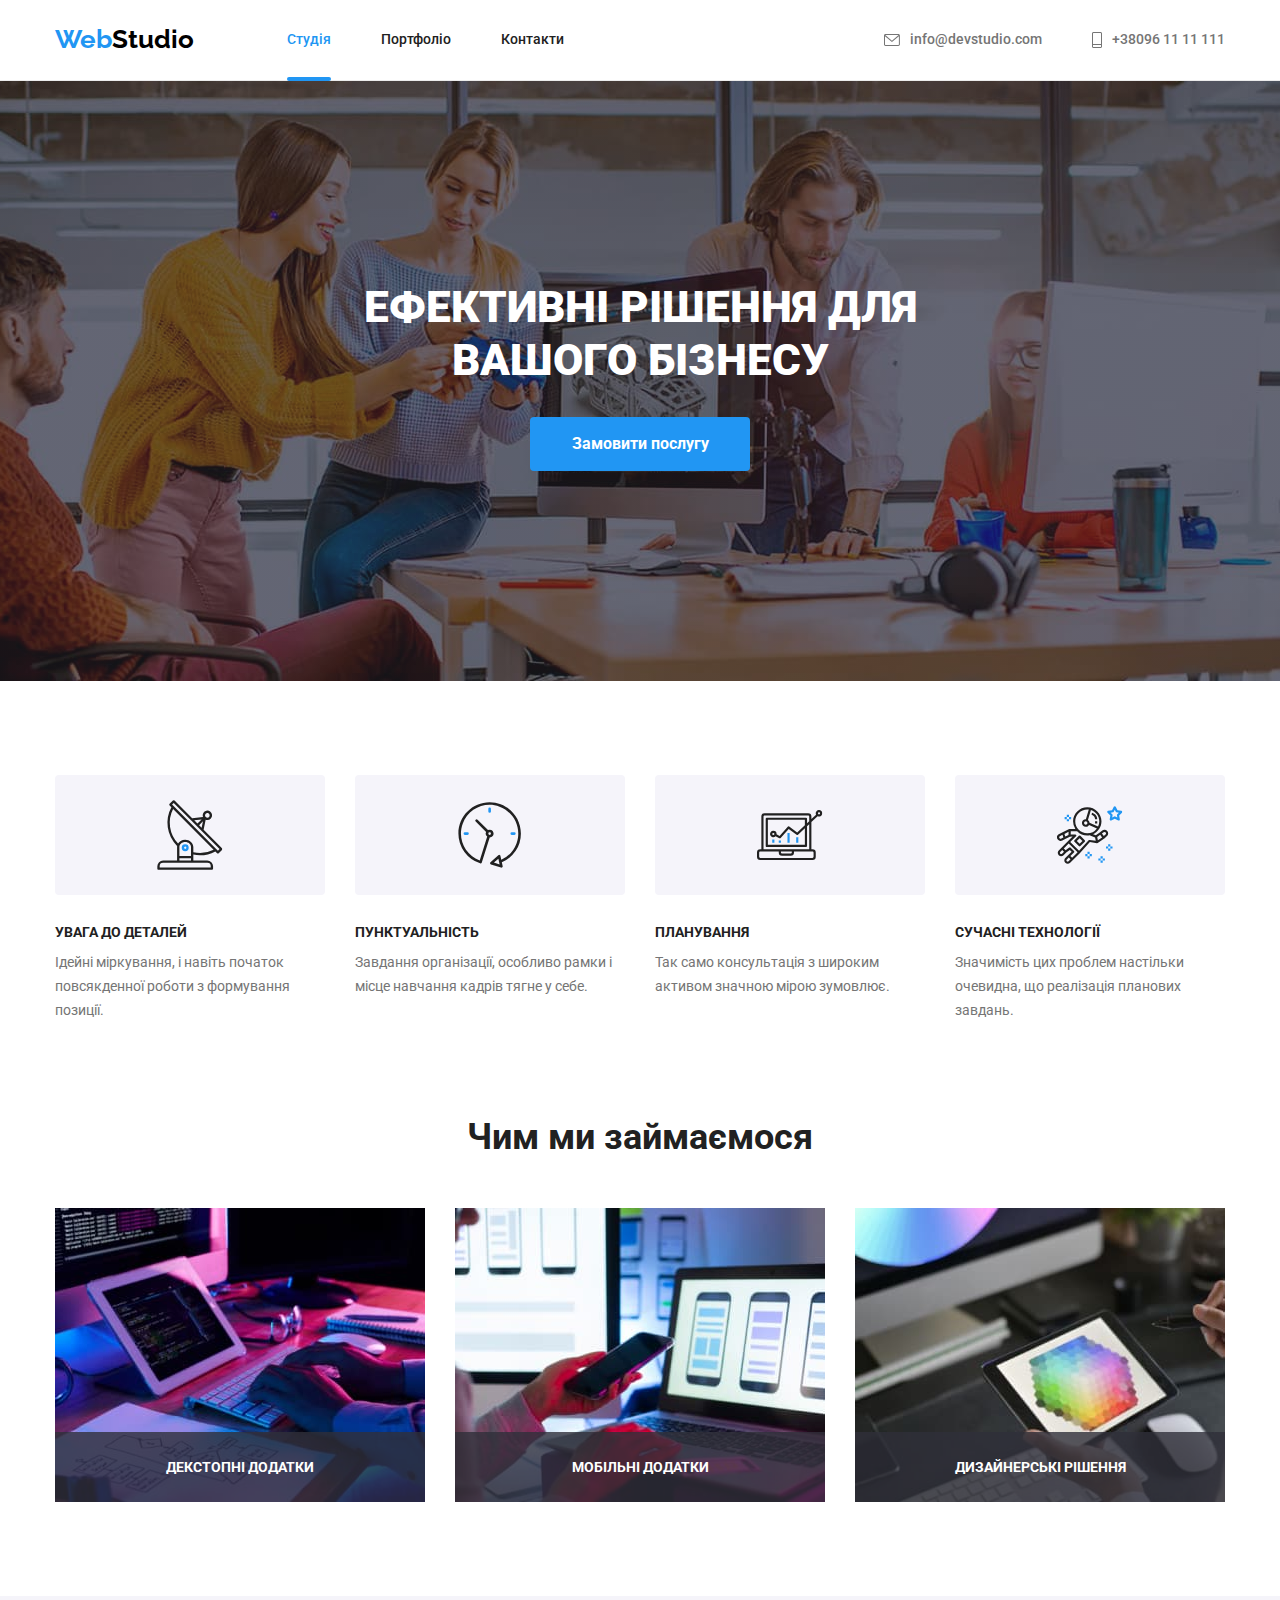
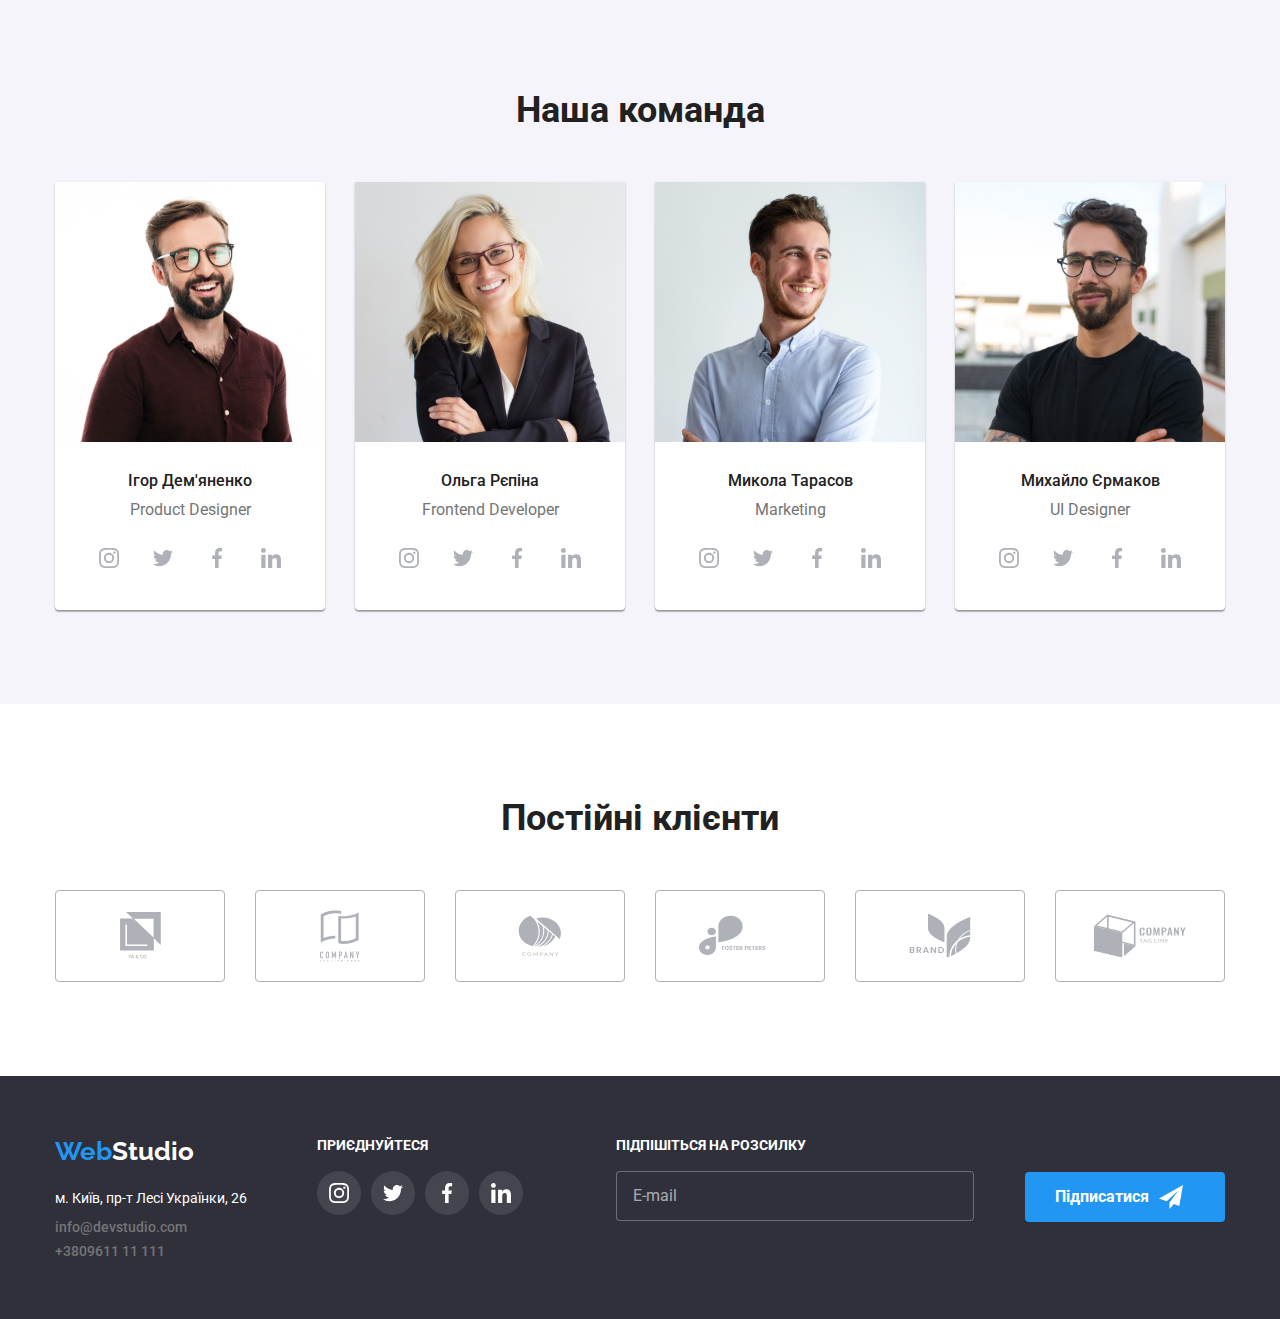
==== index.html @ 1ec8a332 "first-commit" ====
<!DOCTYPE html>
<html lang="uk">
  <head>
    <meta charset="UTF-8">
    <meta http-equiv="X-UA-Compatible" content="IE=edge">
    <meta name="viewport" content="width=device-width, initial-scale=1.0">
    <title>Document</title>
    <link rel="stylesheet"
    href="https://cdnjs.cloudflare.com/ajax/libs/modern-normalize/1.0.0/modern-normalize.min.css">
    <link
      href="https://fonts.googleapis.com/css2?family=Raleway:wght@700&family=Roboto:wght@400;500;700;900&display=swap"
      rel="stylesheet">
    <link rel="stylesheet" href="./css/stiles.css">
  </head>

  <body>
    <header class="border">
      <div class="container head-stile">
        <nav class="nav">
          <a href="./index.html" class="logo"><span class="logo-decoration">Web</span>Studio</a>
          <ul class="menu-header">
            <li class="nav-link"><a href="./index.html" class="link current">Студія</a></li>
            <li class="nav-link"><a href="./portfolio.html" class="link">Портфоліо</a></li>
            <li class="nav-link"><a href="#" class="link">Контакти</a></li>
        </ul>
        </nav>
        <ul class="contact-list">
          <li class="contact-header"><a href="mailto:info@devstudio.com" class="contacts">
            <svg class="icon-contact" width="16px" height="12px">
              <use href="./images/icon-sprite.svg#icon-mail"></use>
            </svg>info@devstudio.com</a></li> 
          <li class="contact-header"><a href="tel:+380961111111" class="contacts">
            <svg class="icon-contact" width="10px" height="16px">
              <use href="./images/icon-sprite.svg#icon-tel"></use>
            </svg>+38096 11 11 111</a></li>
        </ul>
        </div>
    </header>
    <main>
      <section class="hero">
        <div class="container">
          <h1 class="title">Ефективні рішення для вашого бізнесу</h1>
          <button type="button"  class="button" data-modal-open>Замовити послугу</button>
        </div>
      </section>
      <section class="section-position benefits-section">
        <div class="container">
          <ul class="benefits-list">
            <li class="benefits">
              <div class="benefits-container">
                <svg width="65.32px" height="70px" class="benefits-icon">
                  <use href="./images/icon-sprite.svg#icon-satellite"></use>
                </svg>
              </div>
              <h3 class="benefits-title">УВАГА ДО ДЕТАЛЕЙ</h3>
              <p class="text">Ідейні міркування, і навіть початок повсякденної роботи з
                формування позиції.
              </p>
            </li>
            <li class="benefits">
              <div class="benefits-container">
                <svg width="65.32px" height="70px" class="benefits-icon">
                  <use href="./images/icon-sprite.svg#icon-watch"></use>
                </svg>
              </div>
              <h3 class="benefits-title">ПУНКТУАЛЬНІСТЬ</h3>
              <p class="text">Завдання організації, особливо рамки і місце навчання кадрів
                тягне у себе.
              </p>
            </li>
            <li class="benefits">
              <div class="benefits-container">
                <svg width="65.32px" height="70px" class="benefits-icon">
                  <use href="./images/icon-sprite.svg#icon-diagram"></use>
                </svg>
              </div>
              <h3 class="benefits-title">ПЛАНУВАННЯ</h3>
              <p class="text">Так само консультація з широким активом значною мірою зумовлює.
              </p>
            </li>
            <li class="benefits">
              <div class="benefits-container">
                <svg width="65.32px" height="70px" class="benefits-icon">
                  <use href="./images/icon-sprite.svg#icon-astronaut"></use>
                </svg>
              </div>
              <h3 class="benefits-title">СУЧАСНІ ТЕХНОЛОГІЇ</h3>
              <p class="text">Значимість цих проблем настільки очевидна, що реалізація
                планових завдань.
              </p>
            </li>
          </ul>
        </div>
      </section>
      <section class="section-position">
        <div class="container">
          <h2 class="name-section">Чим ми займаємося</h2>
          <ul class="our-work">
            <li class="work"><img src="./images/img1.jpg" alt="На цьому фото процес кодування" width="370">
              <p class="work-name">Декстопні додатки</p>
            </li>
            <li class="work"><img src="./images/img2.jpg" alt="На цьому фото процес програмування" width="370">
              <p class="work-name">Мобільні додатки</p>
            </li>
            <li class="work"><img src="./images/img3.jpg" alt="На цьому фото процес налаштування" width="370">
              <p class="work-name">Дизайнерські рішення</p>
            </li>
          </ul>
        </div>
      </section>

      <section class="team section-position">
        <div class="container">
        <h2 class="name-section">Наша команда</h2>
          <ul class="team-wrap">
            <li class="icon-team">
              <img src="./images/photoIgor.jpg" alt="Фото Ігор Дем'яненко" width="270" class="foto">
              <h3 class="team-title">Ігор Дем'яненко</h3>
              <p class="position">Product Designer</p>
              <ul class="list-social-link">
                <li class="team-link"><a href="" class="designer-social-link">
                  <svg class="social-icon" width="20px" height="20px">
                    <use href="./images/icon-sprite.svg#icon-instagram"></use>
                  </svg>
                </a></li>
                <li class="team-link"><a href="" class="designer-social-link">
                  <svg class="social-icon" width="20px" height="20px">
                    <use href="./images/icon-sprite.svg#icon-twitter"></use>
                  </svg >
                </a></li>
                <li class="team-link"><a href="" class="designer-social-link">
                  <svg class="social-icon" width="20px" height="20px">
                    <use href="./images/icon-sprite.svg#icon-facebook"></use>
                  </svg>
                </a></li>
                <li class="team-link"><a href="" class="designer-social-link">
                  <svg class="social-icon" width="20px" height="20px">
                    <use href="./images/icon-sprite.svg#icon-linkedin"></use>
                  </svg>
                </a></li>
              </ul>
            </li>
            <li class="icon-team">
              <img src="./images/photoOlga.jpg" alt="Фото Ольга Рєпіна" width="270" class="foto">
              <h3 class="team-title">Ольга Рєпіна</h3>
              <p class="position">Frontend Developer</p>
              <ul class="list-social-link">
                <li class="team-link"><a href="" class="designer-social-link">
                  <svg class="social-icon" width="20px" height="20px">
                    <use href="./images/icon-sprite.svg#icon-instagram"></use>
                  </svg>
                </a></li>
                <li class="team-link"><a href="" class="designer-social-link">
                  <svg class="social-icon" width="20px" height="20px">
                    <use href="./images/icon-sprite.svg#icon-twitter"></use>
                  </svg >
                </a></li>
                <li class="team-link"><a href="" class="designer-social-link">
                  <svg class="social-icon" width="20px" height="20px">
                    <use href="./images/icon-sprite.svg#icon-facebook"></use>
                  </svg>
                </a></li>
                <li class="team-link"><a href="" class="designer-social-link">
                  <svg class="social-icon" width="20px" height="20px">
                    <use href="./images/icon-sprite.svg#icon-linkedin"></use>
                  </svg>
                </a></li>
              </ul>
            </li>
            <li class="icon-team">
              <img src="./images/photoMykola.jpg" alt="Фото Микола Тарасов" width="270" class="foto">
              <h3 class="team-title">Микола Тарасов</h3>
              <p class="position">Marketing</p>
              <ul class="list-social-link">
                <li class="team-link"><a href="" class="designer-social-link">
                  <svg class="social-icon" width="20px" height="20px">
                    <use href="./images/icon-sprite.svg#icon-instagram"></use>
                  </svg>
                </a></li>
                <li class="team-link"><a href="" class="designer-social-link">
                  <svg class="social-icon" width="20px" height="20px">
                    <use href="./images/icon-sprite.svg#icon-twitter"></use>
                  </svg >
                </a></li>
                <li class="team-link"><a href="" class="designer-social-link">
                  <svg class="social-icon" width="20px" height="20px">
                    <use href="./images/icon-sprite.svg#icon-facebook"></use>
                  </svg>
                </a></li>
                <li class="team-link"><a href="" class="designer-social-link">
                  <svg class="social-icon" width="20px" height="20px">
                    <use href="./images/icon-sprite.svg#icon-linkedin"></use>
                  </svg>
                </a></li>
              </ul>
            </li>
            <li class="icon-team">
              <img src="./images/photoMyhail.jpg" alt="Фото Михайло Єрмаков" width="270" class="foto">
              <h3 class="team-title">Михайло Єрмаков</h3>
              <p class="position">UI Designer</p>
              <ul class="list-social-link">
                <li class="team-link"><a href="" class="designer-social-link">
                  <svg class="social-icon" width="20px" height="20px">
                    <use href="./images/icon-sprite.svg#icon-instagram"></use>
                  </svg>
                </a></li>
                <li class="team-link"><a href="" class="designer-social-link">
                  <svg class="social-icon" width="20px" height="20px">
                    <use href="./images/icon-sprite.svg#icon-twitter"></use>
                  </svg >
                </a></li>
                <li class="team-link"><a href="" class="designer-social-link">
                  <svg class="social-icon" width="20px" height="20px">
                    <use href="./images/icon-sprite.svg#icon-facebook"></use>
                  </svg>
                </a></li>
                <li class="team-link"><a href="" class="designer-social-link">
                  <svg class="social-icon" width="20px" height="20px">
                    <use href="./images/icon-sprite.svg#icon-linkedin"></use>
                  </svg>
                </a></li>
              </ul>
            </li>
          </ul>
        </div>
      </section>
      <section class="section-position">
        <div class="container">
        <h2 class="name-section">Постійні клієнти</h2>
        <ul class="regular-customers">
          <li class="icon-client"><a href="" class="icon-client-link"><svg class="logo-client" width="41px" height="46.7px">
            <use href="./images/icon-sprite.svg#icon-client1"></use>
          </svg></a></li>
          <li class="icon-client"><a href="" class="icon-client-link"><svg class="logo-client" width="40px" height="52">
            <use href="./images/icon-sprite.svg#icon-client2"></use>
          </svg></a></li>
          <li class="icon-client"><a href="" class="icon-client-link"><svg class="logo-client" width="43.46px" height="41.18">
            <use href="./images/icon-sprite.svg#icon-client3"></use>
          </svg></a></li>
          <li class="icon-client"><a href="" class="icon-client-link"><svg class="logo-client" width="84.44px" height="40.62">
            <use href="./images/icon-sprite.svg#icon-client4"></use>
          </svg></a></li>
          <li class="icon-client"><a href="" class="icon-client-link"><svg class="logo-client" width="62.54" height="45.43">
            <use href="./images/icon-sprite.svg#icon-client5"></use>
          </svg></a></li>
          <li class="icon-client"><a href="" class="icon-client-link"><svg class="logo-client" width="93.79px" height="43.93px">
            <use href="./images/icon-sprite.svg#icon-client6"></use>
          </svg></a></li>
        </ul>
        </div>
      </section>
    </main>
    <footer class="bg-footer">
    <div class="container footer-position">
      <div class="address-position">
      <a href="./index.html" class="logo logo-footer"><span class="logo-decoration">Web</span>Studio</a>
      <address>
        <ul>
          <li class="decor-address"><a href="https://goo.gl/maps/CPtrU1FHBa2aNyZL9" target="_blank" rel="noopener noreferrer nofollow" class="address">м. Київ, пр-т Лесі Українки, 26</a></li>
          <li class="tell"><a href="mailto:info@devstudio.com" class="contacts">info@devstudio.com</a></li>
          <li><a href="tel:+380961111111" class="contacts">+3809611 11 111</a></li>
        </ul>
      </address>
    </div>
    <div>
    <span class="main-social-link">Приєднуйтеся</span>
    <ul class="footer-social-link">
      <li class="footer-link"><a href="" class="link-footer-icon">
        <svg class="footer-icon" width="20px" height="20px">
          <use href="./images/icon-sprite.svg#icon-instagram"></use>
        </svg>
      </a></li>
      <li class="footer-link"><a href="" class="link-footer-icon">
        <svg class="footer-icon" width="20px" height="20px">
          <use href="./images/icon-sprite.svg#icon-twitter"></use>
        </svg >
      </a></li>
      <li class="footer-link"><a href="" class="link-footer-icon">
        <svg class="footer-icon" width="20px" height="20px">
          <use href="./images/icon-sprite.svg#icon-facebook"></use>
        </svg>
      </a></li>
      <li class="footer-link"><a href="" class="link-footer-icon">
        <svg class="footer-icon" width="20px" height="20px">
          <use href="./images/icon-sprite.svg#icon-linkedin"></use>
        </svg>
      </a></li>
    </ul>
    </div>
    <form action="" class="form-subscription">
      <div class="subscription">
        <label for="subscription" class="subscription-label">Підпішіться на розсилку</label>
        <input type="email" name="subscription" id="subscription" class="subscription-input" placeholder="E-mail">
      </div>
      <button type="submit" class="footer-button">Підписатися 
        <svg width="24px" height="24px" class="subscription-icon">
          <use href="./images/icon-sprite.svg#send"></use>
        </svg>
      </button>
    </form>
    </div>
    </footer>
    <div class="backdrop is-hidden" data-modal>
      <div class="modal">
        <h2 class="modal-name">Залиште свої дані, ми вам передзвонимо</h2>
        <form class="modal-form">
          <div class="modal-wrap">
            <label for="user-name" class="modal-label">Ім'я</label>
            <input type="text" name="name" id="user-name" class="modal-input">
            <svg width="12px" height="12px" class="modal-icon">
              <use href="./images/icon-sprite.svg#name"></use>
            </svg>
          </div>
          <div class="modal-wrap">
            <label for="user-tel" class="modal-label">Телефон</label>
            <input type="tel" name="user-tel" id="user-tel" class="modal-input">
            <svg width="13px" height="13px" class="modal-icon">
              <use href="./images/icon-sprite.svg#phone"></use>
            </svg>
          </div>
          <div class="modal-wrap">
            <label for="user-mail" class="modal-label">Пошта</label>
            <input type="email" name="mail" id="user-mail" class="modal-input">
            <svg width="15px" height="12px" class="modal-icon">
              <use href="./images/icon-sprite.svg#email"></use>
            </svg>
          </div>
          <div class="modal-wrap">
            <label for="coments" class="modal-label">Коментар</label>
            <textarea name="coments" id="coments" class="modal-textarea" placeholder="Введіть текст"></textarea>
          </div>
            <div class="checkbox-control">
              <input type="checkbox" class="checkbox-input" name="terms-checkbox" id="terms-checkbox">
              <span class="checkbox-border">
              <svg class="icon-check" width="16" height="15">
              <use href="./images/icon-sprite.svg#check"></use>
              </svg>
              </span>
            <label class="checkbox-label" for="terms-checkbox">Погоджуюся з розсилкою та приймаю
            <a href="#" class="checkbox-link">Умови договору</a>
            </label>
            </div>
          <button type="submit" class="modal-submit">Відправити</button>
        </form>
      <button type="button" class="modal-button" data-modal-close>
        <svg width="11px" height="11px" class="modal-button-icon">
          <use href="./images/icon-sprite.svg#button"></use>
        </svg>
      </button>
      </div>
    </div>
    <script src="./js/modal.js"></script>
  </body>
</html>
---- css/stiles.css ----
body {
    font-family: 'Roboto', sans-serif;
    font-style: normal;
    font-weight: 400;
    --dominant-color: #212121;
    --secondary-color:  #757575;
    --accent-color:  #2196F3;
}

*,
*::before,
*::after {
    box-sizing: border-box;
}
h1,
h2,
h3,
h4,
h5,
h6,
p,
ul { 
    margin: 0;
    padding: 0;
} 

a {
    text-decoration: none;
}

ul {
    list-style-type: none;
}

img {
    display: block;
    max-width: 100%;
    height: auto;
}
address{
    font-style: normal;
}
.container {
    width: 1200px;
    padding: 0 15px;
    margin: 0 auto;
    position: relative;
}

                                            /*Header */

                                            /* Logo */
.logo {
    font-family: 'Raleway', sans-serif;
        font-style: normal;
        font-weight: 700;
        font-size: 26px;
        line-height: 1.2;
        color: #000000;
}

.logo.logo-footer {
    display: inline-block;
    margin-bottom: 20px;
    color: #ffffff;
}

.logo .logo-decoration {
    color: var(--accent-color);
}

                                         /* Navigation */
.border{
    border-bottom: 1px solid #ECECEC;
    padding-top: 24px;
    padding-bottom: 25px;  
}

.head-stile {
        display: flex;
        align-items: center;
   
}
.nav {
    display: flex;
    align-items: center;   
}

.menu-header{
    display: flex;
    margin-left: 93px;
}
.contact-list{
    display: flex;
    align-items: center;
    margin-left: auto;
}
.contact-header:not(:last-child){
    margin-right: 50px;
}

.nav-link:not(:last-child){
    margin-right: 50px;
}

.nav-link .link{
    font-weight: 500;
    font-size: 14px;
    line-height: 1.1;
    color: var(--dominant-color);

    transition: color 250ms cubic-bezier(0.4, 0, 0.2, 1);
}
.nav-link{
    position: relative;
}
.nav-link .current.link{
    color: var(--accent-color);
    transition: color 250ms cubic-bezier(0.4, 0, 0.2, 1);
}
.link.current::after{
    display: inline-block;
    content: "";
    height: 4px;
    width: 100%;

    position: absolute;
    left: 0;
    bottom: -32px;
    border-radius: 2px;
    background-color: var(--accent-color);
}
.contacts{
    display: flex;
    align-items: center;
    font-weight: 500;
    font-size: 14px;
    line-height: 1.1;
    text-align: center;
    color: var(--secondary-color);
    fill: var(--secondary-color);

    transition: color 250ms cubic-bezier(0.4, 0, 0.2, 1),
    fill 250ms cubic-bezier(0.4, 0, 0.2, 1);
}

.icon-contact { 
    margin-right: 10px;
    
}


                                           /* accent */
.contacts:hover,
.contacts:focus{
    color: var(--accent-color);
    fill: var(--accent-color);
}

.nav-link .link:hover,
.nav-link .link:focus{
    color: var(--accent-color);
}
.decor-address .address:hover,
.decor-address .address:focus{
    color: var(--accent-color);
}

.hero .button:hover,
.hero .button:focus{
    background-color: #FFFFFF;
    color: var(--dominant-color);
}
.modal-submit:hover,
.modal-submit:focus{
    box-shadow: 0px 4px 4px rgba(0, 0, 0, 0.15);
    cursor: pointer;
}

.modal-input:focus + .modal-icon{
    fill: var(--accent-color);
}
.modal-input:focus,
.modal-textarea:focus{
    border-color:  var(--accent-color);
}
.subscription-input:hover,
.subscription-input:focus{
    filter: drop-shadow(0px 4px 4px rgba(0, 0, 0, 0.15));
}
.modal-button:focus .modal-button-icon,
.modal-button:hover .modal-button-icon{
    fill: var(--accent-color);
}
.footer-button:hover,
.footer-button:focus{
    background-color: #FFFFFF;
    color: var(--dominant-color);
    box-shadow: 0px 4px 4px rgba(0, 0, 0, 0.15);
    cursor: pointer;
}
.footer-button:hover .subscription-icon,
.footer-button:focus .subscription-icon{
    fill: var(--dominant-color);
}
.button-portfolio:hover,
.button-portfolio:focus{
    box-shadow: 0px 3px 1px rgba(0, 0, 0, 0.1), 
    0px 1px 2px rgba(0, 0, 0, 0.08), 
    0px 2px 2px rgba(0, 0, 0, 0.12);
    background-color: var(--accent-color);
    color: #ffffff;
}
.link-icon-product:hover,
.link-icon-product:focus{
    box-shadow: 0px 1px 1px rgba(0, 0, 0, 0.12), 
    0px 4px 4px rgba(0, 0, 0, 0.06), 
    1px 4px 6px rgba(0, 0, 0, 0.16);
}
.link-icon-product:hover .product-description,
.link-icon-product:focus .product-description{
    transform: translateY(0);
}

.link-footer-icon:hover,
.link-footer-icon:focus{
    background-color: var(--accent-color);
}
.designer-social-link:hover,
.designer-social-link:focus{
    background-color: var(--accent-color);
    border-radius: 50%;
}

.designer-social-link:hover .social-icon,
.designer-social-link:focus .social-icon{
    fill: #ffffff;
} 
.icon-client-link:hover,
.icon-client-link:focus{
    border-color: var(--accent-color);}

.icon-client-link:hover .logo-client,
.icon-client-link:focus .logo-client{
    fill: var(--accent-color);
}
                                      /* main index*/
.hero {
    max-width: 1600px;
    height: 600px;
    text-align: center;
    background-color: #2F303A;
    padding: 200px 0;
    margin: 0 auto;
    background-image: linear-gradient(to right, 
    rgba(47, 48, 58, 0.4), rgba(47, 48, 58, 0.4)),
    url("../images/backgraund.jpg");
    background-repeat: no-repeat;
    background-position: center;
    background-size: cover;
}
.hero .title{
    font-weight: 900;
        font-size: 44px;
        line-height: 1.2;
        text-transform: uppercase;
         color: #FFFFFF;

         width: 696px;
         margin-left: auto;
         margin-right: auto;
         margin-bottom: 30px;
}
.hero .button{
    font-weight: 700;
    font-size: 16px;
    line-height: 1.9; 
    border-radius: 4px;
    border-color: transparent;
    color: #FFFFFF;
    background-color: var(--accent-color);

    min-height: 54px;
    min-width: 220px;
    padding: 10px 32px;

    transition: color 250ms cubic-bezier(0.4, 0, 0.2, 1),
background-color 250ms cubic-bezier(0.4, 0, 0.2, 1);
}

.section-position{
    padding-top: 94px;
    padding-bottom: 94px;

}
.benefits-section{
    padding-bottom: 0;
}
.button {
background: #F5F4FA;
cursor: pointer;

/* transition: color 250ms cubic-bezier(0.4, 0, 0.2, 1),
background-color 250ms cubic-bezier(0.4, 0, 0.2, 1); */
}
.name-section{
    font-weight: 700;
        font-size: 36px;
        line-height: 1.16;
        color: var(--dominant-color);
        text-align: center;

        margin-bottom: 50px;
}
.benefits-list{
    display: flex;
}
.benefits{
    text-align: left;
    width: 270px;
}
.benefits:not(:last-child){
    margin-right: 30px;
}
.benefits-container{
    display: flex;
    align-items: center;
    justify-content: center;
    width: 100%;
    height: 120px;
    background-color: #F5F4FA;
    border-radius: 4px;
    margin-bottom: 30px;
    padding: auto; 
}

.benefits .benefits-title{
    font-weight: 700;
        font-size: 14px;
        line-height: 1.14;
        color: var(--dominant-color);

        margin-bottom: 10px;
}
.benefits .text {
font-weight: 400;
    font-size: 14px;
    line-height: 1.7;
    color: var(--secondary-color);
}
.our-work{
    display: flex;
}
.work:not(:last-child){
    margin-right: 30px;
}
.work {
    position: relative;
}
.work-name {
    font-style: normal;
font-weight: 700;
font-size: 14px;
line-height: 0.8px;
text-transform: uppercase;
color: #FFFFFF;

    display: flex;
    justify-content: center;
    align-items: center;
    width: 370px;
    height: 70px;
    text-align: center;
    background: rgba(47, 48, 58, 0.8);

    position: absolute;
    bottom: 0;
}

.team {
    background-color: #F5F4FA;
}
.team .team-title {
    font-weight: 500;
        font-size: 16px;
        line-height: 1.18;
        color: var(--dominant-color);

        padding-top: 30px;
        margin-bottom: 10px;
}
.team .position {
    font-weight: 400;
        font-size: 16px;
        line-height: 1.18;
        color: var(--secondary-color);

        padding-bottom: 16px;
}

.team-wrap{
    display: flex;
}
.icon-team:not(:last-child){
    margin-right: 30px;
}

.icon-team{
    text-align: center;
    background-color: #ffffff;
    box-shadow: 0px 1px 3px rgba(0, 0, 0, 0.12), 
    0px 1px 1px rgba(0, 0, 0, 0.14), 
    0px 2px 1px rgba(0, 0, 0, 0.2);
    border-radius: 0px 0px 4px 4px;
    border-color: transparent;  
    width: 270px;
}
.list-social-link{
    display: flex;
    justify-content: center;
    padding-bottom: 30px;
}

.designer-social-link, .link-footer-icon {
    display: flex;
    align-items: center;
    justify-content: center;
    width: 44px;
    height: 44px;
    color: #AFB1B8;
    
}

.designer-social-link{
    transition: background-color 250ms cubic-bezier(0.4, 0, 0.2, 1),
    border-radius 250ms cubic-bezier(0.4, 0, 0.2, 1);
}
.link-footer-icon{
    background: rgba(255, 255, 255, 0.1);
    border-radius: 50%;
    cursor: pointer;

    transition: background-color 250ms cubic-bezier(0.4, 0, 0.2, 1);
}
.social-icon{
    fill: #AFB1B8;

    transition: fill 250ms cubic-bezier(0.4, 0, 0.2, 1);
}
.team-link:not(:last-child){
    margin-right: 10px;
}
.regular-customers{
    display: flex;
}

.icon-client-link{
    display: flex;
    align-items: center;
    justify-content: center;
    width: 170px;
    height: 92px;
    border: 1px solid #AFB1B8;
    border-radius: 4px;
    
    transition: border-color 250ms cubic-bezier(0.4, 0, 0.2, 1);
}
.icon-client:not(:last-child){
    margin-right: 30px;
}
.logo-client{
    fill: #AFB1B8;

    transition: fill 250ms cubic-bezier(0.4, 0, 0.2, 1);
}
.backdrop{
    position: fixed;
    top: 0;
    left: 0;
    width: 100%;
    height: 100%;
    background: rgba(0, 0, 0, 0.2);

    opacity: 1;
    transition: opacity 250ms cubic-bezier(0.4, 0, 0.2, 1);
}
.modal{
    position: absolute;
    top: 50%;
    left: 50%;
    
    width: 528px;
    padding: 40px;

    text-align: center;
    background: #FFFFFF;
    box-shadow: 0px 1px 3px rgba(0, 0, 0, 0.12), 0px 1px 1px rgba(0, 0, 0, 0.14), 0px 2px 1px rgba(0, 0, 0, 0.2);
    border-radius: 4px;

    transform: translate(-50%, -50%) scale(1);
    opacity: 1;
    transition: transform 250ms cubic-bezier(0.4, 0, 0.2, 1),
    opacity 250ms cubic-bezier(0.4, 0, 0.2, 1);
}
.modal-name{
    font-style: normal;
    font-weight: 700;
    font-size: 20px;
    line-height: 23px;
    text-align: center;

     color: var(--dominant-color);

     margin-bottom: 12px;
}

.modal-wrap{
    position: relative;

    display: flex;
    flex-direction: column;
    margin-bottom: 10px;
}



.modal-label{
    display: flex;
    text-align: left;
    margin-bottom: 4px;

    font-style: normal;
    font-size: 12px;
    line-height: 0.875;

    color: var(--secondary-color);
    cursor: pointer;
}
.modal-input{
    width: 100%;
    padding: 12px 42px;

    border: 1px solid rgba(33, 33, 33, 0.2);
    border-radius: 4px;
    cursor: pointer;
    outline: none;

    transition: border-color 250ms cubic-bezier(0.4, 0, 0.2, 1);
}
.modal-icon{
    position: absolute;
    left: 15px;
    bottom: 14px;

    fill: var(--dominant-color);

    transition: fill 250ms cubic-bezier(0.4, 0, 0.2, 1);
}
.modal-textarea{
    display: inline-block;
    resize: none;
    width: 100%;
    height: 120px;
    padding: 12px 16px;
    margin-bottom: 10px;

    border: 1px solid rgba(33, 33, 33, 0.2);
    border-radius: 4px;
    cursor: pointer;
    outline: none;

    transition: border-color 250ms cubic-bezier(0.4, 0, 0.2, 1);
}
.modal-textarea::placeholder{
    font-style: normal;
    font-weight: 400;
    font-size: 12px;
    line-height: 0.857;

    color: rgba(117, 117, 117, 0.5);
}
.modal-button{
    position: absolute;
    top: 8px;
    right: 8px;

    display: flex;
    align-items: center;
    justify-content: center;
    width: 30px;
    height: 30px;

    background: #FFFFFF;
    border: 1px solid rgba(0, 0, 0, 0.1);
    border-radius: 50%;
    cursor: pointer;
}
.modal-button-icon{
    transition: fill 250ms cubic-bezier(0.4, 0, 0.2, 1);
}

.checkbox-control {
    position: relative;
    display: flex;
    align-items: center;
    justify-content: center;
    margin-bottom: 30px;
}

.checkbox-label {
    display: block;
    padding-left: 8px;
  font-size: 14px;
  line-height: 1.71;
  letter-spacing: 0.03em;
  color: var(--secondary-color);
  cursor: pointer;
  }

  .checkbox-link{
    text-decoration: underline;
    color: var(--accent-color);
  }

.checkbox-input {
      appearance: none;
    -webkit-appearance: none;
    -moz-appearance: none;
  }

 
.checkbox-input {
    width: 16px;
    height: 15px;     
    display: flex;
    align-items: center;
    justify-content: center;
}

.checkbox-border  {
    position: absolute;
    top: 50%;
    left: 20px;
    fill: transparent;
    transform: translateY(-50%);
    width: 16px;
    height: 15px;
    border: 2px solid rgba(33, 33, 33, 1);
    border-radius: 2px;
    background-color: #ffffff;
    z-index: -1;
    transition: background-color 250ms cubic-bezier(0.4, 0, 0.2, 1),
    fill 250ms cubic-bezier(0.4, 0, 0.2, 1),
    border 250ms cubic-bezier(0.4, 0, 0.2, 1);
}

.checkbox-input:checked + .checkbox-border  {
    border: transparent;
    background-color: var(--accent-color);
    fill: #ffffff;
  }
.modal-submit{
    font-style: normal;
    font-weight: 700;
    font-size: 16px;
    line-height: 0.533;
    color: #ffffff;

    width: 200px;
    height: 50px;
    background: #2196F3;
    border-radius: 4px;
    border-color: transparent;

    transition: box-shadow 250ms cubic-bezier(0.4, 0, 0.2, 1),
    color 250ms cubic-bezier(0.4, 0, 0.2, 1),
    background-color 250ms cubic-bezier(0.4, 0, 0.2, 1);
}

.backdrop.is-hidden .modal{
    transform: translate(-50%, -50%) scale(0.5);
    opacity: 0;
}

.backdrop.is-hidden{
    opacity: 0;
    pointer-events: none;
    visibility: inherit;
}
                                  /* main portfolio */
.menu-portfolio{
    display: flex;
    justify-content: center;
    margin-bottom: 50px;
}
.icon-button:not(:last-child){
    margin-right: 8px;
}
.button-portfolio {
    font-family: inherit;
    font-style: normal;
    font-weight: 500;
    font-size: 16px;
    line-height: 1.5;
    border-color: transparent;
    border-radius: 4px;
    padding: 6px 22px;

    transition: box-shadow 250ms cubic-bezier(0.4, 0, 0.2, 1),
    color 250ms cubic-bezier(0.4, 0, 0.2, 1),
    background-color 250ms cubic-bezier(0.4, 0, 0.2, 1);;
}

.products{
    display: flex;
    flex-wrap: wrap;
}
.icon-product{
    margin-right: 30px;
    margin-bottom: 30px;
}

.link-icon-product{
    display: block;
    width: 370px;

    transition: box-shadow 250ms cubic-bezier(0.4, 0, 0.2, 1);
}
.icon-product:nth-child(3n){
    margin-right: 0px;
}
.icon-product:nth-last-child(-n+3){
    margin-bottom: 0px;
}
.product-accent{
    position: relative;
    overflow: hidden;
    
}
.product-description{
    display: flex;
    justify-content: center;
    align-items: center;
    position: absolute;
    top: 0;
    left: 0;
    width: 100%;
    height: 100%;

    font-style: normal;
    font-weight: 400;
    font-size: 18px;
    line-height: 28px;

    padding: 63px 24px;
    color: #ffffff;
    background: rgba(33, 150, 243, 0.9);

    transform: translateY(101%);
    transition: transform 250ms cubic-bezier(0.4, 0, 0.2, 1);
}

.container-product{
    border: 1px solid #EEEEEE;
    border-top: none;
    padding: 20px 24px;
}
.link-icon-product .name-product {
    font-weight: 700;
font-size: 18px;
line-height: 2;
color: var(--dominant-color);

margin-bottom: 4px;
}
.link-icon-product .group {
    font-weight: 400;
font-size: 16px;
line-height: 1.87;
color: var(--secondary-color);
}

                                      /* footer */
.bg-footer{
    background-color: #2F303A;
    padding-top: 60px;
    padding-bottom: 60px;
}
.bg-footer .container{
    position: relative;
    text-align: left;
}
.address-position{
    margin-right: 70px;
}

.decor-address{
    margin-bottom: 9px;
}

.tell{
    margin-bottom: 9px;
}


.bg-footer .address {
    font-style: normal;
    font-weight: 400;
        font-size: 14px;
        line-height: 1.7;
        color: #FFFFFF;

        transition: color 250ms cubic-bezier(0.4, 0, 0.2, 1);
}

.main-social-link{
    display: inline-block;
    font-style: normal;
    font-weight: 700;
    font-size: 14px;
    line-height: 0.875;
    text-transform: uppercase;

    color: #FFFFFF;

    margin-bottom: 20px;
}
.footer-social-link {
    display: flex;
}

.footer-position{
    display: flex;
}

.footer-link:not(:last-child){
    margin-right: 10px;
}
.footer-icon{
    fill: #ffffff;
}
.form-subscription{
    display: flex;
    margin-left: 93px;
}

.footer-button{
    position: absolute;
    right: 15px;
    top:  50%;
    transform: translateY(-50%);
    font-style: normal;
    font-weight: 700;
    font-size: 16px;
    line-height: 0.533;
    text-align: center;

    width: 200px;
    height: 50px;
    padding-top: 10px;
    padding-bottom: 10px;
    padding-left: 28px;
    border-radius: 4px;
    border-color: transparent;
    color: #FFFFFF;
    background-color: var(--accent-color);

    display: flex;
    align-items: center;

    transition: box-shadow 250ms cubic-bezier(0.4, 0, 0.2, 1),
    color 250ms cubic-bezier(0.4, 0, 0.2, 1),
    background-color 250ms cubic-bezier(0.4, 0, 0.2, 1);
}
.subscription-icon{
    fill: #ffffff;
    margin-left: 10px;

    transition: fill 250ms cubic-bezier(0.4, 0, 0.2, 1);
}

.subscription{
    width: 358px;
    margin-right: 12px;
}

.subscription-label{
    display: inline-block;
    color: #ffffff;
    font-style: normal;
font-weight: 700;
font-size: 14px;
line-height: 0.875;
text-transform: uppercase;
cursor: pointer;

margin-bottom: 20px;
}
.subscription-input{
    width: 100%;
    height: 50px;
    padding: 15px 16px;
    border: 1px solid rgba(255, 255, 255, 0.3);
    border-radius: 4px;
    background-color: #2F303A;
    cursor: pointer;
    outline: none;
    color: rgba(255, 255, 255, 0.6);

    transition: filter 250ms cubic-bezier(0.4, 0, 0.2, 1);
}
.subscription-input::placeholder{
    font-style: normal;
    font-weight: 400;
    font-size: 16px;
    line-height: 0.8;

    color: rgba(255, 255, 255, 0.6);
}
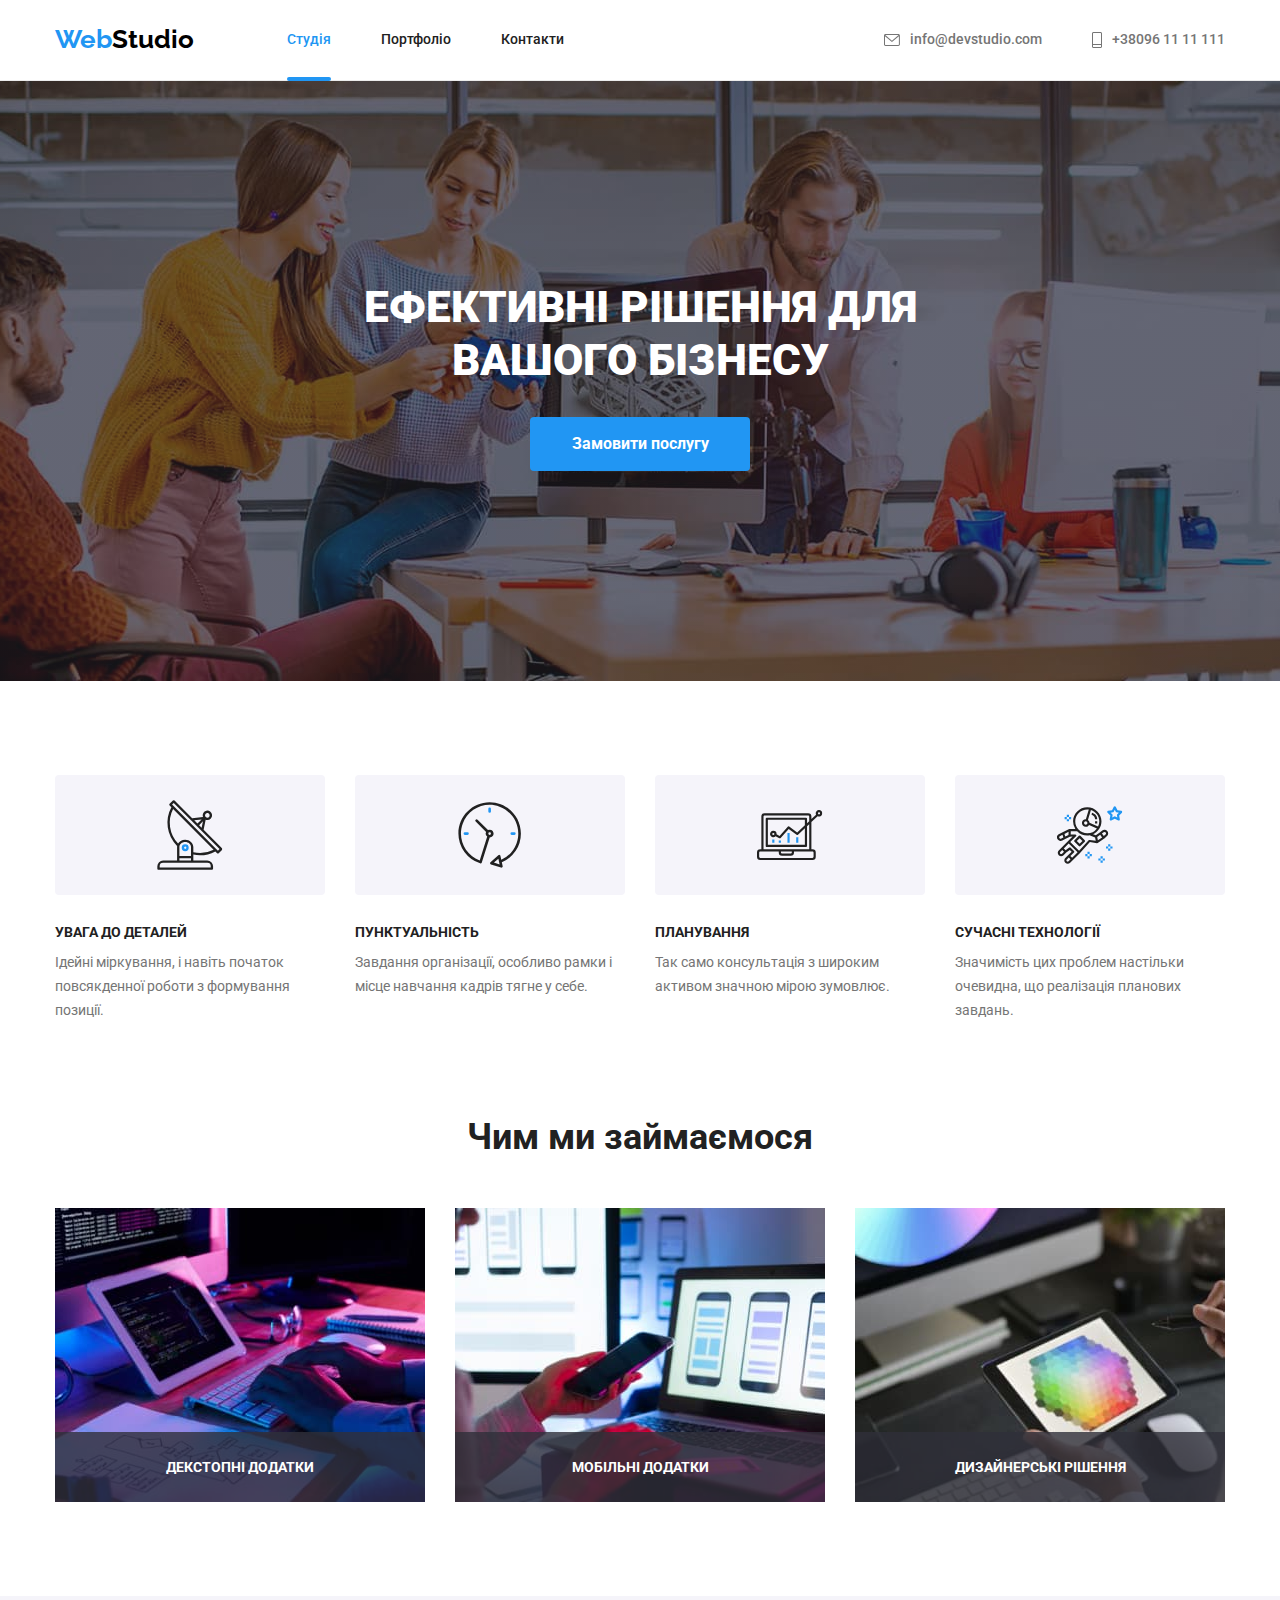
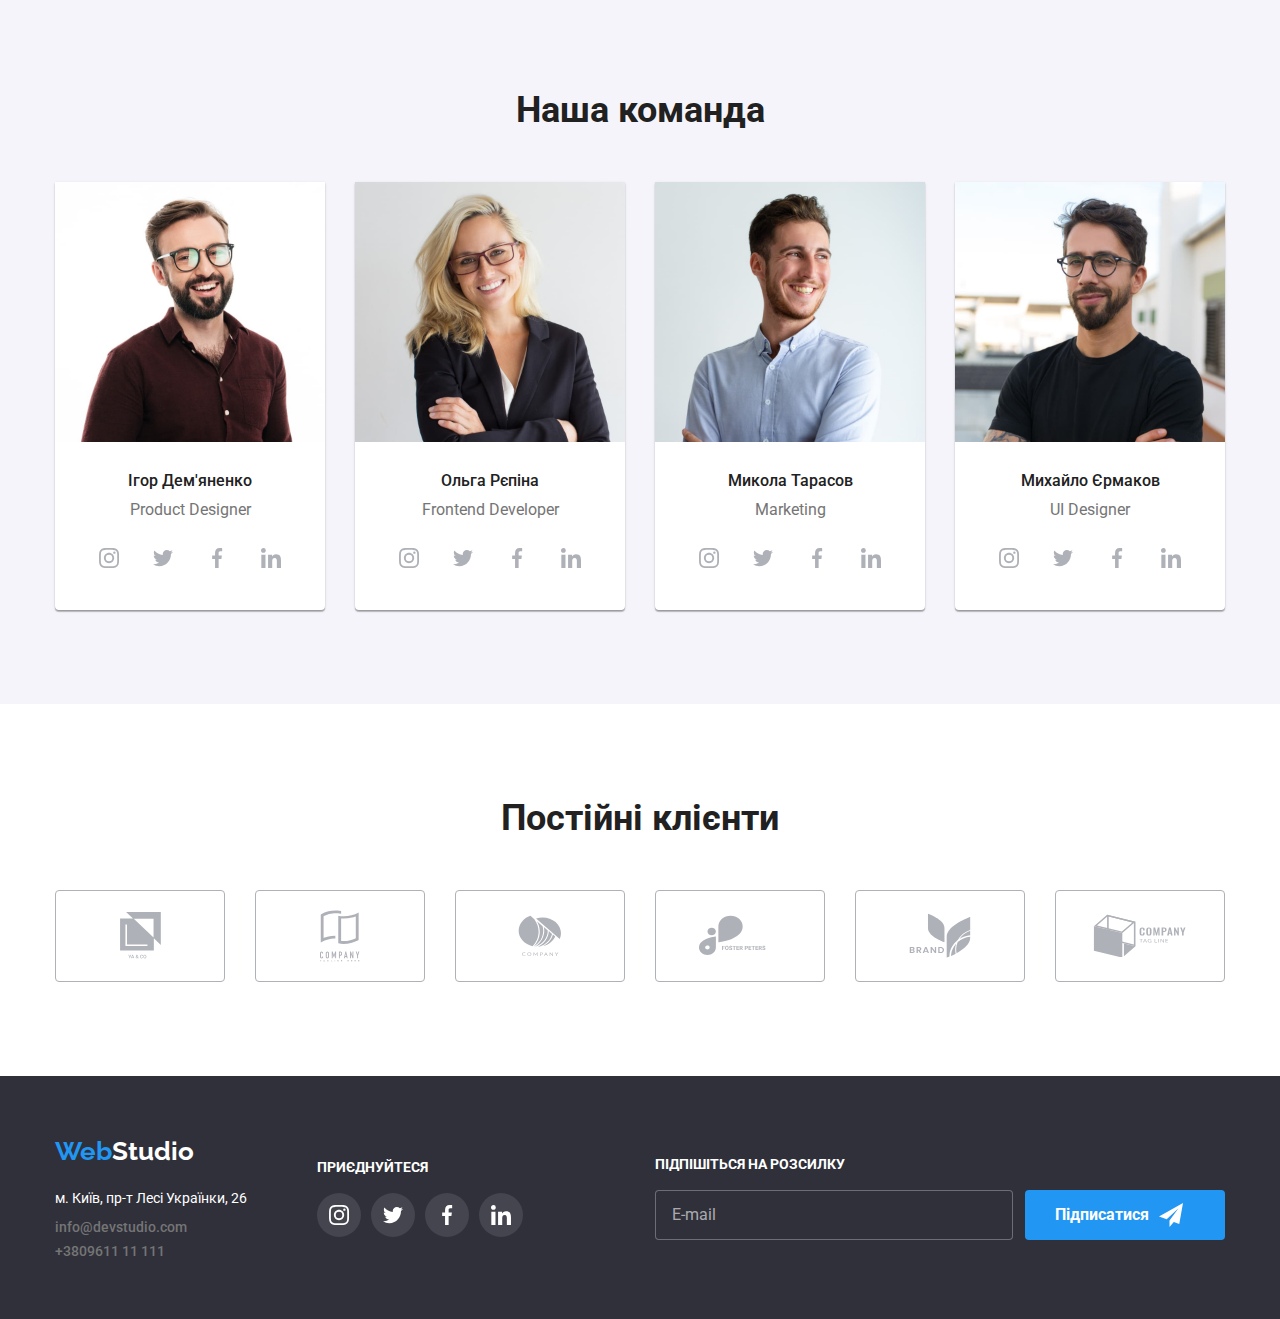
==== commit fc11798d: "finish-commit" ====
--- a/index.html
+++ b/index.html
@@ -287,22 +287,24 @@
       </a></li>
     </ul>
     </div>
-    <form action="" class="form-subscription">
+    <form class="form-subscription">
       <div class="subscription">
         <label for="subscription" class="subscription-label">Підпішіться на розсилку</label>
         <input type="email" name="subscription" id="subscription" class="subscription-input" placeholder="E-mail">
       </div>
-      <button type="submit" class="footer-button">Підписатися 
-        <svg width="24px" height="24px" class="subscription-icon">
-          <use href="./images/icon-sprite.svg#send"></use>
-        </svg>
-      </button>
+      <div class="wrap-submit">
+        <button type="submit" class="footer-button">Підписатися 
+          <svg width="24px" height="24px" class="subscription-icon">
+            <use href="./images/icon-sprite.svg#send"></use>
+          </svg>
+        </button>
+      </div>
     </form>
     </div>
     </footer>
     <div class="backdrop is-hidden" data-modal>
       <div class="modal">
-        <h2 class="modal-name">Залиште свої дані, ми вам передзвонимо</h2>
+        <p class="modal-name">Залиште свої дані, ми вам передзвонимо</p>
         <form class="modal-form">
           <div class="modal-wrap">
             <label for="user-name" class="modal-label">Ім'я</label>
@@ -325,7 +327,7 @@
               <use href="./images/icon-sprite.svg#email"></use>
             </svg>
           </div>
-          <div class="modal-wrap">
+          <div class="modal-wrap wrap-textarea">
             <label for="coments" class="modal-label">Коментар</label>
             <textarea name="coments" id="coments" class="modal-textarea" placeholder="Введіть текст"></textarea>
           </div>
--- a/css/stiles.css
+++ b/css/stiles.css
@@ -490,6 +490,7 @@
     left: 50%;
     
     width: 528px;
+    height: 581px;
     padding: 40px;
 
     text-align: center;
@@ -531,14 +532,15 @@
 
     font-style: normal;
     font-size: 12px;
-    line-height: 0.875;
+    line-height: 1.17;
 
     color: var(--secondary-color);
     cursor: pointer;
 }
 .modal-input{
     width: 100%;
-    padding: 12px 42px;
+    padding: 10px 42px;
+    line-height: 1.125; 
 
     border: 1px solid rgba(33, 33, 33, 0.2);
     border-radius: 4px;
@@ -562,7 +564,7 @@
     width: 100%;
     height: 120px;
     padding: 12px 16px;
-    margin-bottom: 10px;
+    
 
     border: 1px solid rgba(33, 33, 33, 0.2);
     border-radius: 4px;
@@ -571,6 +573,9 @@
 
     transition: border-color 250ms cubic-bezier(0.4, 0, 0.2, 1);
 }
+.wrap-textarea{
+    margin-bottom: 20px;
+}
 .modal-textarea::placeholder{
     font-style: normal;
     font-weight: 400;
@@ -609,7 +614,7 @@
 
 .checkbox-label {
     display: block;
-    padding-left: 8px;
+    padding-left: 20px;
   font-size: 14px;
   line-height: 1.71;
   letter-spacing: 0.03em;
@@ -626,6 +631,10 @@
       appearance: none;
     -webkit-appearance: none;
     -moz-appearance: none;
+    width: 1px; 
+    height: 1px; 
+    opacity: 0; 
+    position: absolute; 
   }
 
  
@@ -635,6 +644,8 @@
     display: flex;
     align-items: center;
     justify-content: center;
+
+    cursor: pointer;
 }
 
 .checkbox-border  {
@@ -831,6 +842,7 @@
 
 .footer-position{
     display: flex;
+    align-items: center;
 }
 
 .footer-link:not(:last-child){
@@ -841,14 +853,18 @@
 }
 .form-subscription{
     display: flex;
-    margin-left: 93px;
-}
-
+    align-items: flex-start;
+    margin-left: auto;
+}
+.wrap-submit{
+    padding-top: 35.5px;
+}
 .footer-button{
-    position: absolute;
+    /* position: absolute;
     right: 15px;
     top:  50%;
-    transform: translateY(-50%);
+    transform: translateY(-50%); */
+
     font-style: normal;
     font-weight: 700;
     font-size: 16px;
@@ -857,6 +873,7 @@
 
     width: 200px;
     height: 50px;
+    margin-left: auto;
     padding-top: 10px;
     padding-bottom: 10px;
     padding-left: 28px;
@@ -872,6 +889,7 @@
     color 250ms cubic-bezier(0.4, 0, 0.2, 1),
     background-color 250ms cubic-bezier(0.4, 0, 0.2, 1);
 }
+
 .subscription-icon{
     fill: #ffffff;
     margin-left: 10px;
